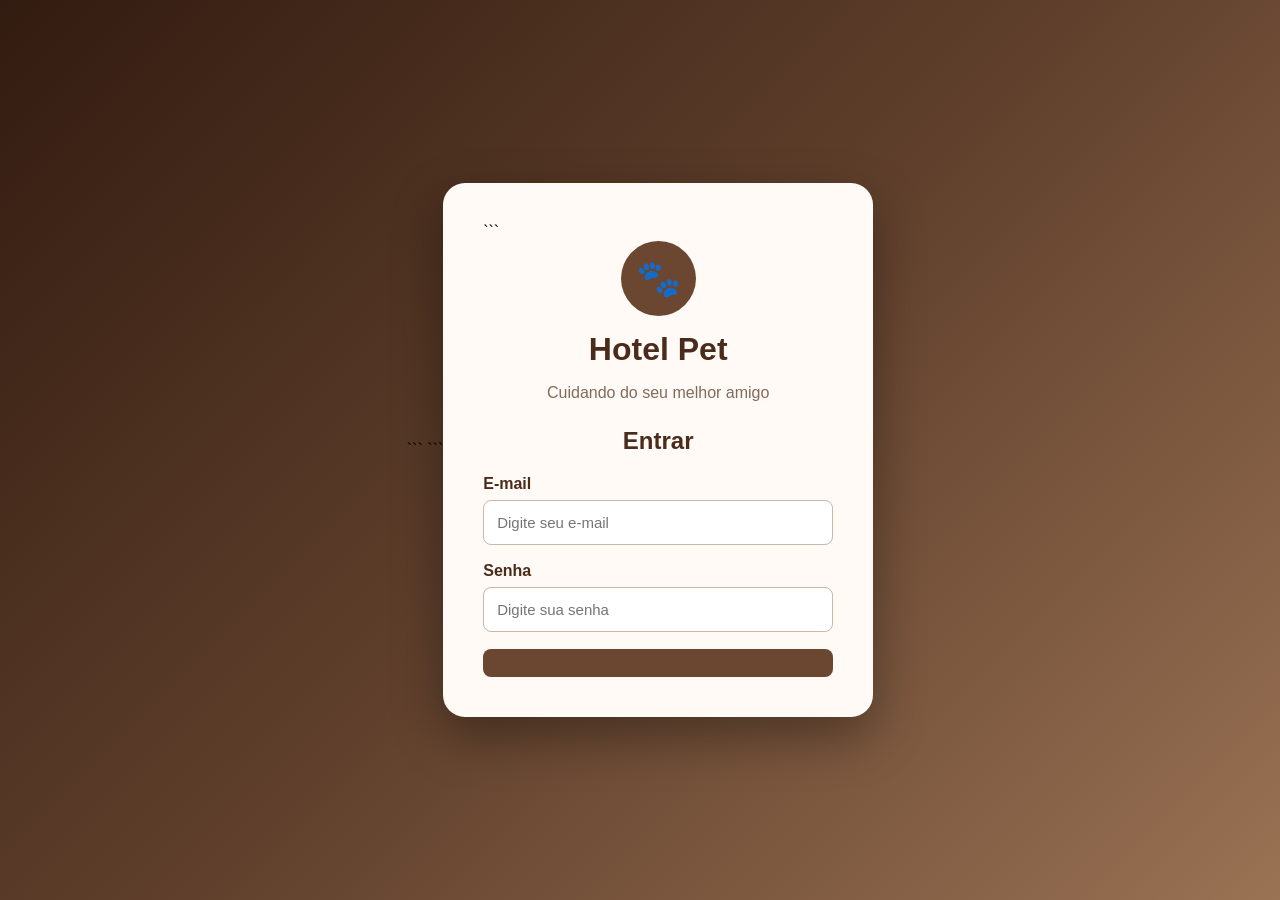
==== index.html @ 36c43c48 "Adicionar index.html na raiz para corrigir o GitHub Pages" ====
<!DOCTYPE html>
<html lang="pt-br">
<head>
    <meta charset="UTF-8">
    <meta name="viewport" content="width=device-width, initial-scale=1.0">
    <title>Hotel Pet</title>
    <meta http-equiv="refresh" content="0; url=index/index.html">
    <script>
        window.location.replace("index/index.html");
    </script>
</head>
<body>
    <p>Redirecionando para o Hotel Pet...</p>
    <p><a href="index/index.html">Clique aqui se não abrir automaticamente.</a></p>
</body>
</html>
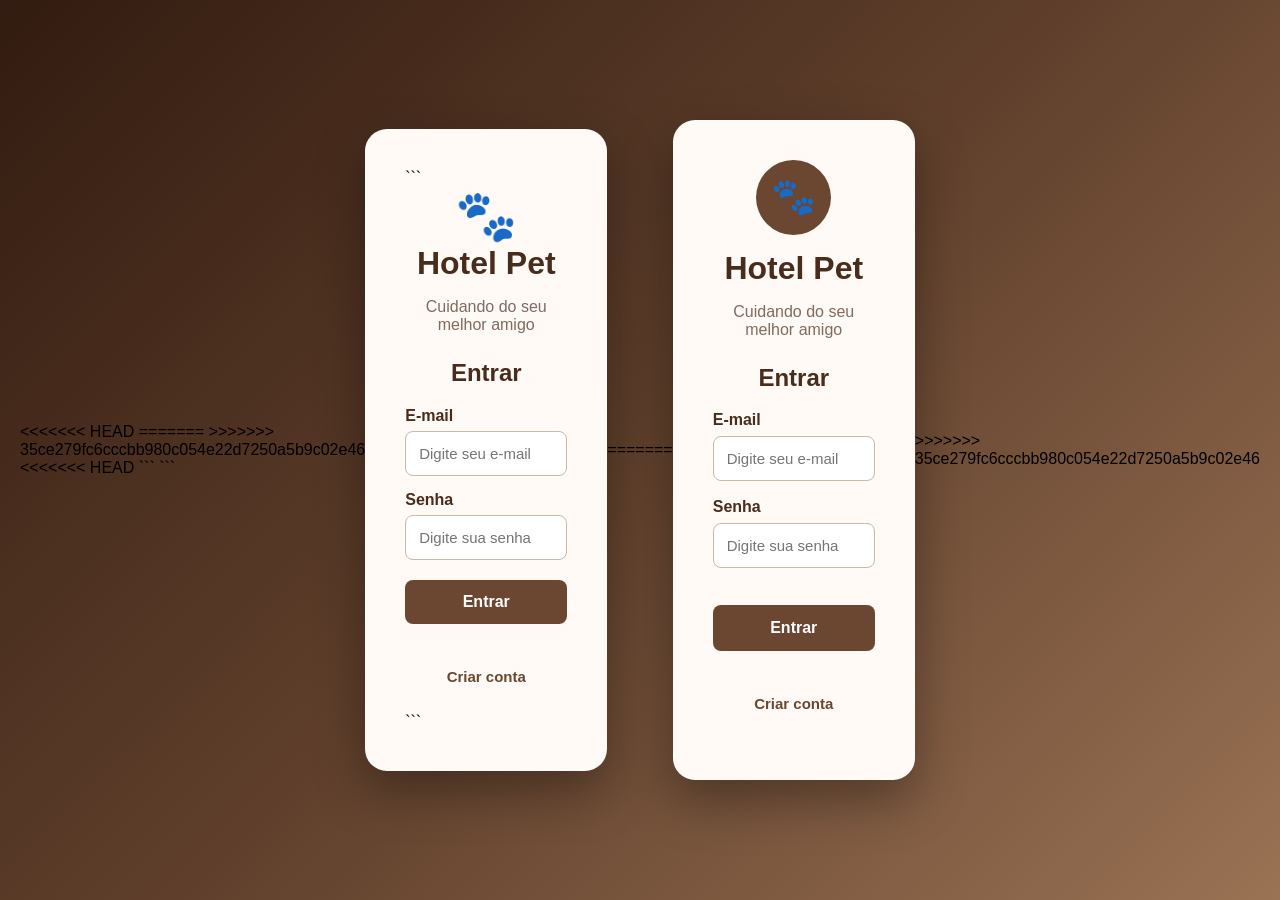
==== commit c4cd9ee2: "index na raiz" ====
--- a/index.html
+++ b/index.html
@@ -1,16 +1,642 @@
+<<<<<<< HEAD
+
+=======
+>>>>>>> 35ce279fc6cccbb980c054e22d7250a5b9c02e46
 <!DOCTYPE html>
+
 <html lang="pt-br">
 <head>
     <meta charset="UTF-8">
     <meta name="viewport" content="width=device-width, initial-scale=1.0">
     <title>Hotel Pet</title>
-    <meta http-equiv="refresh" content="0; url=index/index.html">
-    <script>
-        window.location.replace("index/index.html");
-    </script>
+<<<<<<< HEAD
+
+```
+<style>
+    * {
+        box-sizing: border-box;
+    }
+
+    body {
+        margin: 0;
+        min-height: 100vh;
+        font-family: Arial, sans-serif;
+        background: #6b4630;
+        display: flex;
+        justify-content: center;
+        align-items: center;
+    }
+
+    .caixa {
+        width: 90%;
+        max-width: 420px;
+        background: #fffaf5;
+        padding: 35px;
+        border-radius: 20px;
+        box-shadow: 0 15px 40px rgba(0,0,0,.35);
+    }
+
+    .logo {
+        text-align: center;
+        margin-bottom: 25px;
+    }
+
+    .logo span {
+        display: block;
+        font-size: 50px;
+    }
+
+    .logo h1 {
+        margin: 5px 0;
+        color: #4a2c1c;
+    }
+
+    .logo p {
+        color: #806b5d;
+    }
+
+    h2 {
+        text-align: center;
+        color: #4a2c1c;
+    }
+
+    label {
+        display: block;
+        margin-top: 15px;
+        margin-bottom: 6px;
+        color: #4a2c1c;
+        font-weight: bold;
+    }
+
+    input {
+        width: 100%;
+        padding: 13px;
+        border: 1px solid #cdb8a7;
+        border-radius: 8px;
+        font-size: 15px;
+    }
+
+    button {
+        width: 100%;
+        margin-top: 20px;
+        padding: 13px;
+        border: none;
+        border-radius: 8px;
+        background: #6b4630;
+        color: white;
+        font-size: 16px;
+        font-weight: bold;
+        cursor: pointer;
+    }
+
+    button:hover {
+        background: #4a2c1c;
+    }
+
+    .link {
+        background: transparent;
+        color: #6b4630;
+        margin-top: 10px;
+    }
+
+    .mensagem {
+        text-align: center;
+        margin-top: 15px;
+        color: #6b4630;
+        font-weight: bold;
+    }
+
+    .escondido {
+        display: none;
+    }
+</style>
+```
+
+</head>
+
+<body>
+
+<div class="caixa">
+
+```
+<div class="logo">
+    <span>🐾</span>
+    <h1>Hotel Pet</h1>
+    <p>Cuidando do seu melhor amigo</p>
+</div>
+
+
+<!-- LOGIN -->
+
+<div id="login">
+
+    <h2>Entrar</h2>
+
+    <form id="formLogin">
+
+        <label>E-mail</label>
+
+        <input
+            type="email"
+            id="emailLogin"
+            placeholder="Digite seu e-mail"
+            required
+        >
+
+
+        <label>Senha</label>
+
+        <input
+            type="password"
+            id="senhaLogin"
+            placeholder="Digite sua senha"
+            required
+        >
+
+
+        <button type="submit">
+            Entrar
+        </button>
+
+    </form>
+
+
+    <button
+        type="button"
+        class="link"
+        id="abrirCadastro"
+    >
+        Criar conta
+    </button>
+
+
+    <div
+        id="msgLogin"
+        class="mensagem"
+    ></div>
+
+</div>
+
+
+
+<!-- CADASTRO -->
+
+<div
+    id="cadastro"
+    class="escondido"
+>
+
+    <h2>Criar conta</h2>
+
+    <form id="formCadastro">
+
+        <label>Nome</label>
+
+        <input
+            type="text"
+            id="nome"
+            placeholder="Digite seu nome"
+            required
+        >
+
+
+        <label>E-mail</label>
+
+        <input
+            type="email"
+            id="email"
+            placeholder="Digite seu e-mail"
+            required
+        >
+
+
+        <label>Senha</label>
+
+        <input
+            type="password"
+            id="senha"
+            placeholder="Digite uma senha"
+            required
+        >
+
+
+        <label>Confirmar senha</label>
+
+        <input
+            type="password"
+            id="confirmar"
+            placeholder="Digite a senha novamente"
+            required
+        >
+
+
+        <button type="submit">
+            Criar conta
+        </button>
+
+    </form>
+
+
+    <button
+        type="button"
+        class="link"
+        id="voltarLogin"
+    >
+        Voltar para login
+    </button>
+
+
+    <div
+        id="msgCadastro"
+        class="mensagem"
+    ></div>
+
+</div>
+```
+
+</div>
+
+<script>
+
+
+/* ABRIR CADASTRO */
+
+document
+    .getElementById("abrirCadastro")
+    .onclick = function() {
+
+        document
+            .getElementById("login")
+            .classList
+            .add("escondido");
+
+        document
+            .getElementById("cadastro")
+            .classList
+            .remove("escondido");
+
+    };
+
+
+
+/* VOLTAR PARA LOGIN */
+
+document
+    .getElementById("voltarLogin")
+    .onclick = function() {
+
+        document
+            .getElementById("cadastro")
+            .classList
+            .add("escondido");
+
+        document
+            .getElementById("login")
+            .classList
+            .remove("escondido");
+
+    };
+
+
+
+/* CRIAR CONTA */
+
+document
+    .getElementById("formCadastro")
+    .onsubmit = function(event) {
+
+        event.preventDefault();
+
+
+        const nome =
+            document.getElementById("nome").value.trim();
+
+
+        const email =
+            document
+            .getElementById("email")
+            .value
+            .trim()
+            .toLowerCase();
+
+
+        const senha =
+            document.getElementById("senha").value;
+
+
+        const confirmar =
+            document
+            .getElementById("confirmar")
+            .value;
+
+
+        if (senha !== confirmar) {
+
+            document
+                .getElementById("msgCadastro")
+                .innerText =
+                "As senhas não são iguais.";
+
+            return;
+        }
+
+
+        if (senha.length < 4) {
+
+            document
+                .getElementById("msgCadastro")
+                .innerText =
+                "A senha precisa ter pelo menos 4 caracteres.";
+
+            return;
+        }
+
+
+        const usuario = {
+
+            nome: nome,
+            email: email,
+            senha: senha
+
+        };
+
+
+        localStorage.setItem(
+            "hotelPetUsuario",
+            JSON.stringify(usuario)
+        );
+
+
+        document
+            .getElementById("msgCadastro")
+            .innerText =
+            "Conta criada com sucesso!";
+
+
+        document
+            .getElementById("emailLogin")
+            .value = email;
+
+
+        document
+            .getElementById("senhaLogin")
+            .value = "";
+
+
+        setTimeout(function() {
+
+            document
+                .getElementById("cadastro")
+                .classList
+                .add("escondido");
+
+            document
+                .getElementById("login")
+                .classList
+                .remove("escondido");
+
+        }, 1000);
+
+    };
+
+
+
+/* LOGIN */
+
+document
+    .getElementById("formLogin")
+    .onsubmit = function(event) {
+
+        event.preventDefault();
+
+
+        const email =
+            document
+            .getElementById("emailLogin")
+            .value
+            .trim()
+            .toLowerCase();
+
+
+        const senha =
+            document
+            .getElementById("senhaLogin")
+            .value;
+
+
+        const dados =
+            localStorage.getItem(
+                "hotelPetUsuario"
+            );
+
+
+        if (!dados) {
+
+            document
+                .getElementById("msgLogin")
+                .innerText =
+                "Crie uma conta primeiro.";
+
+            return;
+        }
+
+
+        const usuario =
+            JSON.parse(dados);
+
+
+        if (
+            email === usuario.email &&
+            senha === usuario.senha
+        ) {
+
+            localStorage.setItem(
+                "hotelPetLogado",
+                "true"
+            );
+
+
+            /*
+              Depois do login,
+              abre a página principal.
+            */
+
+            window.location.href =
+                "index/index.html";
+
+        } else {
+
+            document
+                .getElementById("msgLogin")
+                .innerText =
+                "E-mail ou senha incorretos.";
+
+        }
+
+    };
+
+</script>
+
+</body>
+
+</html>
+=======
+    <style>
+        * { box-sizing: border-box; }
+        body {
+            margin: 0;
+            min-height: 100vh;
+            font-family: Arial, sans-serif;
+            background: linear-gradient(135deg, #321b10, #60402c, #9a7254);
+            display: flex;
+            align-items: center;
+            justify-content: center;
+            padding: 20px;
+        }
+        .caixa {
+            width: 100%;
+            max-width: 430px;
+            background: #fffaf5;
+            padding: 40px;
+            border-radius: 22px;
+            box-shadow: 0 20px 50px rgba(0,0,0,0.35);
+        }
+        .logo { text-align: center; margin-bottom: 25px; }
+        .icone {
+            width: 75px;
+            height: 75px;
+            margin: 0 auto 15px;
+            border-radius: 50%;
+            background: #6b4630;
+            display: flex;
+            align-items: center;
+            justify-content: center;
+            font-size: 36px;
+        }
+        .logo h1 { margin: 0; color: #4a2c1c; font-size: 32px; }
+        .logo p { color: #806b5d; }
+        h2 { text-align: center; color: #4a2c1c; }
+        .campo { margin-bottom: 17px; }
+        .campo label {
+            display: block;
+            margin-bottom: 7px;
+            color: #4a2c1c;
+            font-weight: bold;
+        }
+        .campo input {
+            width: 100%;
+            padding: 13px;
+            border: 1px solid #cdb8a7;
+            border-radius: 8px;
+            font-size: 15px;
+            outline: none;
+        }
+        .campo input:focus { border-color: #6b4630; }
+        .botao {
+            width: 100%;
+            padding: 14px;
+            border: 0;
+            border-radius: 8px;
+            background: #6b4630;
+            color: white;
+            font-size: 16px;
+            font-weight: bold;
+            cursor: pointer;
+        }
+        .botao:hover { background: #4a2c1c; }
+        .link {
+            width: 100%;
+            margin-top: 15px;
+            border: 0;
+            background: transparent;
+            color: #6b4630;
+            font-weight: bold;
+            cursor: pointer;
+            font-size: 15px;
+        }
+        .mensagem {
+            text-align: center;
+            margin-top: 15px;
+            color: #6b4630;
+            font-weight: bold;
+        }
+        .escondido { display: none; }
+    </style>
 </head>
 <body>
-    <p>Redirecionando para o Hotel Pet...</p>
-    <p><a href="index/index.html">Clique aqui se não abrir automaticamente.</a></p>
+    <div class="caixa">
+        <div class="logo">
+            <div class="icone">🐾</div>
+            <h1>Hotel Pet</h1>
+            <p>Cuidando do seu melhor amigo</p>
+        </div>
+
+        <div id="login">
+            <h2>Entrar</h2>
+            <form id="formLogin">
+                <div class="campo">
+                    <label for="emailLogin">E-mail</label>
+                    <input type="email" id="emailLogin" placeholder="Digite seu e-mail" required>
+                </div>
+                <div class="campo">
+                    <label for="senhaLogin">Senha</label>
+                    <input type="password" id="senhaLogin" placeholder="Digite sua senha" required>
+                </div>
+                <button type="submit" class="botao">Entrar</button>
+            </form>
+            <button type="button" class="link" onclick="mostrarCadastro()">Criar conta</button>
+            <div id="mensagemLogin" class="mensagem"></div>
+        </div>
+
+        <div id="cadastro" class="escondido">
+            <h2>Criar conta</h2>
+            <form id="formCadastro">
+                <div class="campo">
+                    <label for="nomeCadastro">Nome</label>
+                    <input type="text" id="nomeCadastro" placeholder="Digite seu nome" required>
+                </div>
+                <div class="campo">
+                    <label for="emailCadastro">E-mail</label>
+                    <input type="email" id="emailCadastro" placeholder="Digite seu e-mail" required>
+                </div>
+                <div class="campo">
+                    <label for="senhaCadastro">Senha</label>
+                    <input type="password" id="senhaCadastro" placeholder="Crie uma senha" required>
+                </div>
+                <button type="submit" class="botao">Criar conta</button>
+            </form>
+            <button type="button" class="link" onclick="mostrarLogin()">Voltar para entrar</button>
+            <div id="mensagemCadastro" class="mensagem"></div>
+        </div>
+    </div>
+
+    <script>
+        function mostrarCadastro() {
+            document.getElementById('login').classList.add('escondido');
+            document.getElementById('cadastro').classList.remove('escondido');
+        }
+
+        function mostrarLogin() {
+            document.getElementById('cadastro').classList.add('escondido');
+            document.getElementById('login').classList.remove('escondido');
+        }
+
+        document.getElementById('formLogin').addEventListener('submit', function(event) {
+            event.preventDefault();
+            const email = document.getElementById('emailLogin').value;
+            const senha = document.getElementById('senhaLogin').value;
+
+            if (email && senha) {
+                window.location.href = '../usuarios/usuarios.html';
+            }
+        });
+
+        document.getElementById('formCadastro').addEventListener('submit', function(event) {
+            event.preventDefault();
+            document.getElementById('mensagemCadastro').textContent = 'Conta criada com sucesso! Agora você pode entrar.';
+            setTimeout(mostrarLogin, 1200);
+        });
+    </script>
 </body>
-</html>+</html>
+>>>>>>> 35ce279fc6cccbb980c054e22d7250a5b9c02e46
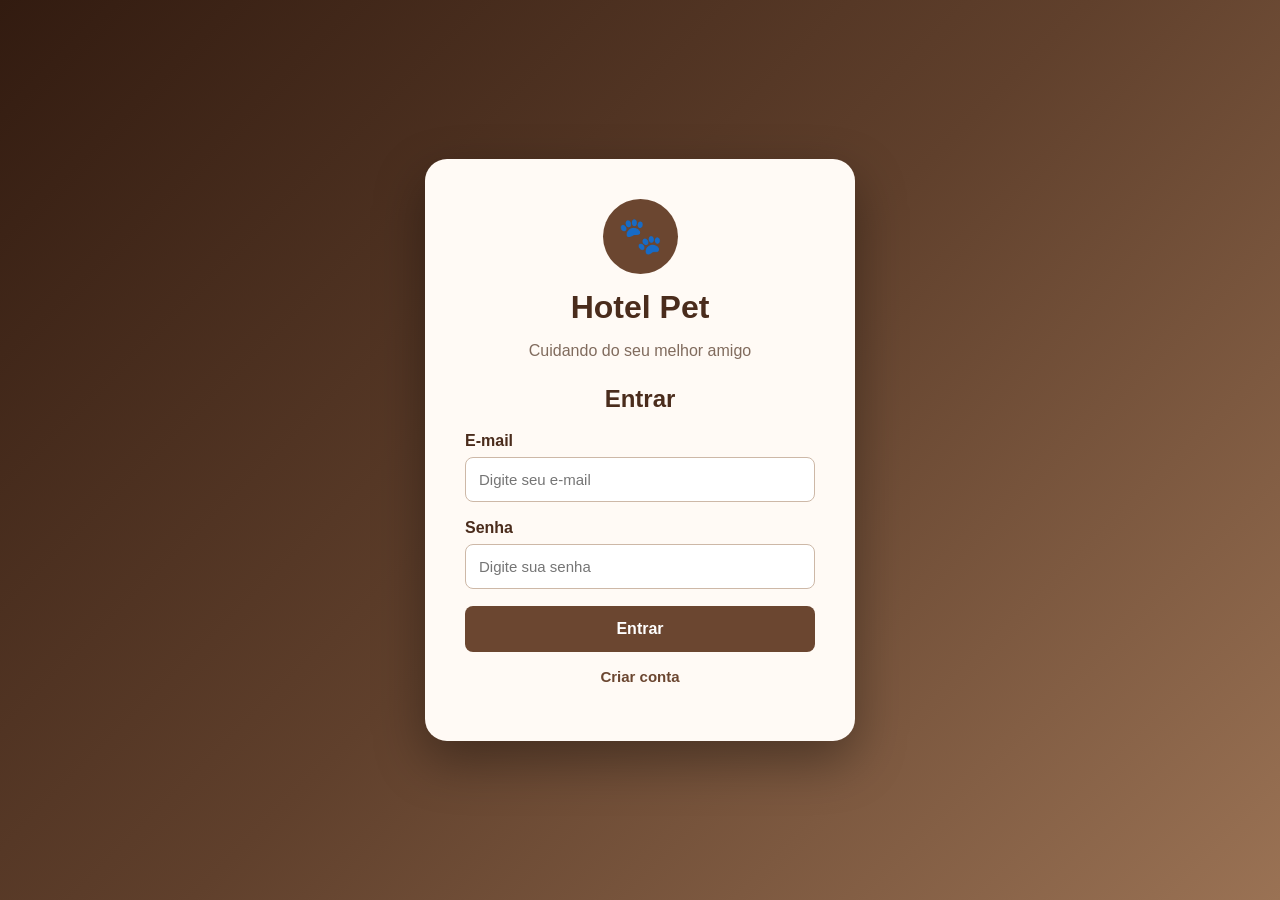
==== commit 6131344b: "Página pronta sem conflitos" ====
--- a/index.html
+++ b/index.html
@@ -1,486 +1,9 @@
-<<<<<<< HEAD
-
-=======
->>>>>>> 35ce279fc6cccbb980c054e22d7250a5b9c02e46
 <!DOCTYPE html>
-
 <html lang="pt-br">
 <head>
     <meta charset="UTF-8">
     <meta name="viewport" content="width=device-width, initial-scale=1.0">
     <title>Hotel Pet</title>
-<<<<<<< HEAD
-
-```
-<style>
-    * {
-        box-sizing: border-box;
-    }
-
-    body {
-        margin: 0;
-        min-height: 100vh;
-        font-family: Arial, sans-serif;
-        background: #6b4630;
-        display: flex;
-        justify-content: center;
-        align-items: center;
-    }
-
-    .caixa {
-        width: 90%;
-        max-width: 420px;
-        background: #fffaf5;
-        padding: 35px;
-        border-radius: 20px;
-        box-shadow: 0 15px 40px rgba(0,0,0,.35);
-    }
-
-    .logo {
-        text-align: center;
-        margin-bottom: 25px;
-    }
-
-    .logo span {
-        display: block;
-        font-size: 50px;
-    }
-
-    .logo h1 {
-        margin: 5px 0;
-        color: #4a2c1c;
-    }
-
-    .logo p {
-        color: #806b5d;
-    }
-
-    h2 {
-        text-align: center;
-        color: #4a2c1c;
-    }
-
-    label {
-        display: block;
-        margin-top: 15px;
-        margin-bottom: 6px;
-        color: #4a2c1c;
-        font-weight: bold;
-    }
-
-    input {
-        width: 100%;
-        padding: 13px;
-        border: 1px solid #cdb8a7;
-        border-radius: 8px;
-        font-size: 15px;
-    }
-
-    button {
-        width: 100%;
-        margin-top: 20px;
-        padding: 13px;
-        border: none;
-        border-radius: 8px;
-        background: #6b4630;
-        color: white;
-        font-size: 16px;
-        font-weight: bold;
-        cursor: pointer;
-    }
-
-    button:hover {
-        background: #4a2c1c;
-    }
-
-    .link {
-        background: transparent;
-        color: #6b4630;
-        margin-top: 10px;
-    }
-
-    .mensagem {
-        text-align: center;
-        margin-top: 15px;
-        color: #6b4630;
-        font-weight: bold;
-    }
-
-    .escondido {
-        display: none;
-    }
-</style>
-```
-
-</head>
-
-<body>
-
-<div class="caixa">
-
-```
-<div class="logo">
-    <span>🐾</span>
-    <h1>Hotel Pet</h1>
-    <p>Cuidando do seu melhor amigo</p>
-</div>
-
-
-<!-- LOGIN -->
-
-<div id="login">
-
-    <h2>Entrar</h2>
-
-    <form id="formLogin">
-
-        <label>E-mail</label>
-
-        <input
-            type="email"
-            id="emailLogin"
-            placeholder="Digite seu e-mail"
-            required
-        >
-
-
-        <label>Senha</label>
-
-        <input
-            type="password"
-            id="senhaLogin"
-            placeholder="Digite sua senha"
-            required
-        >
-
-
-        <button type="submit">
-            Entrar
-        </button>
-
-    </form>
-
-
-    <button
-        type="button"
-        class="link"
-        id="abrirCadastro"
-    >
-        Criar conta
-    </button>
-
-
-    <div
-        id="msgLogin"
-        class="mensagem"
-    ></div>
-
-</div>
-
-
-
-<!-- CADASTRO -->
-
-<div
-    id="cadastro"
-    class="escondido"
->
-
-    <h2>Criar conta</h2>
-
-    <form id="formCadastro">
-
-        <label>Nome</label>
-
-        <input
-            type="text"
-            id="nome"
-            placeholder="Digite seu nome"
-            required
-        >
-
-
-        <label>E-mail</label>
-
-        <input
-            type="email"
-            id="email"
-            placeholder="Digite seu e-mail"
-            required
-        >
-
-
-        <label>Senha</label>
-
-        <input
-            type="password"
-            id="senha"
-            placeholder="Digite uma senha"
-            required
-        >
-
-
-        <label>Confirmar senha</label>
-
-        <input
-            type="password"
-            id="confirmar"
-            placeholder="Digite a senha novamente"
-            required
-        >
-
-
-        <button type="submit">
-            Criar conta
-        </button>
-
-    </form>
-
-
-    <button
-        type="button"
-        class="link"
-        id="voltarLogin"
-    >
-        Voltar para login
-    </button>
-
-
-    <div
-        id="msgCadastro"
-        class="mensagem"
-    ></div>
-
-</div>
-```
-
-</div>
-
-<script>
-
-
-/* ABRIR CADASTRO */
-
-document
-    .getElementById("abrirCadastro")
-    .onclick = function() {
-
-        document
-            .getElementById("login")
-            .classList
-            .add("escondido");
-
-        document
-            .getElementById("cadastro")
-            .classList
-            .remove("escondido");
-
-    };
-
-
-
-/* VOLTAR PARA LOGIN */
-
-document
-    .getElementById("voltarLogin")
-    .onclick = function() {
-
-        document
-            .getElementById("cadastro")
-            .classList
-            .add("escondido");
-
-        document
-            .getElementById("login")
-            .classList
-            .remove("escondido");
-
-    };
-
-
-
-/* CRIAR CONTA */
-
-document
-    .getElementById("formCadastro")
-    .onsubmit = function(event) {
-
-        event.preventDefault();
-
-
-        const nome =
-            document.getElementById("nome").value.trim();
-
-
-        const email =
-            document
-            .getElementById("email")
-            .value
-            .trim()
-            .toLowerCase();
-
-
-        const senha =
-            document.getElementById("senha").value;
-
-
-        const confirmar =
-            document
-            .getElementById("confirmar")
-            .value;
-
-
-        if (senha !== confirmar) {
-
-            document
-                .getElementById("msgCadastro")
-                .innerText =
-                "As senhas não são iguais.";
-
-            return;
-        }
-
-
-        if (senha.length < 4) {
-
-            document
-                .getElementById("msgCadastro")
-                .innerText =
-                "A senha precisa ter pelo menos 4 caracteres.";
-
-            return;
-        }
-
-
-        const usuario = {
-
-            nome: nome,
-            email: email,
-            senha: senha
-
-        };
-
-
-        localStorage.setItem(
-            "hotelPetUsuario",
-            JSON.stringify(usuario)
-        );
-
-
-        document
-            .getElementById("msgCadastro")
-            .innerText =
-            "Conta criada com sucesso!";
-
-
-        document
-            .getElementById("emailLogin")
-            .value = email;
-
-
-        document
-            .getElementById("senhaLogin")
-            .value = "";
-
-
-        setTimeout(function() {
-
-            document
-                .getElementById("cadastro")
-                .classList
-                .add("escondido");
-
-            document
-                .getElementById("login")
-                .classList
-                .remove("escondido");
-
-        }, 1000);
-
-    };
-
-
-
-/* LOGIN */
-
-document
-    .getElementById("formLogin")
-    .onsubmit = function(event) {
-
-        event.preventDefault();
-
-
-        const email =
-            document
-            .getElementById("emailLogin")
-            .value
-            .trim()
-            .toLowerCase();
-
-
-        const senha =
-            document
-            .getElementById("senhaLogin")
-            .value;
-
-
-        const dados =
-            localStorage.getItem(
-                "hotelPetUsuario"
-            );
-
-
-        if (!dados) {
-
-            document
-                .getElementById("msgLogin")
-                .innerText =
-                "Crie uma conta primeiro.";
-
-            return;
-        }
-
-
-        const usuario =
-            JSON.parse(dados);
-
-
-        if (
-            email === usuario.email &&
-            senha === usuario.senha
-        ) {
-
-            localStorage.setItem(
-                "hotelPetLogado",
-                "true"
-            );
-
-
-            /*
-              Depois do login,
-              abre a página principal.
-            */
-
-            window.location.href =
-                "index/index.html";
-
-        } else {
-
-            document
-                .getElementById("msgLogin")
-                .innerText =
-                "E-mail ou senha incorretos.";
-
-        }
-
-    };
-
-</script>
-
-</body>
-
-</html>
-=======
     <style>
         * { box-sizing: border-box; }
         body {
@@ -575,68 +98,112 @@
             <h2>Entrar</h2>
             <form id="formLogin">
                 <div class="campo">
-                    <label for="emailLogin">E-mail</label>
+                    <label>E-mail</label>
                     <input type="email" id="emailLogin" placeholder="Digite seu e-mail" required>
                 </div>
                 <div class="campo">
-                    <label for="senhaLogin">Senha</label>
+                    <label>Senha</label>
                     <input type="password" id="senhaLogin" placeholder="Digite sua senha" required>
                 </div>
                 <button type="submit" class="botao">Entrar</button>
             </form>
-            <button type="button" class="link" onclick="mostrarCadastro()">Criar conta</button>
-            <div id="mensagemLogin" class="mensagem"></div>
+            <button type="button" class="link" id="abrirCadastro">Criar conta</button>
+            <div id="msgLogin" class="mensagem"></div>
         </div>
 
         <div id="cadastro" class="escondido">
             <h2>Criar conta</h2>
             <form id="formCadastro">
                 <div class="campo">
-                    <label for="nomeCadastro">Nome</label>
-                    <input type="text" id="nomeCadastro" placeholder="Digite seu nome" required>
-                </div>
-                <div class="campo">
-                    <label for="emailCadastro">E-mail</label>
-                    <input type="email" id="emailCadastro" placeholder="Digite seu e-mail" required>
-                </div>
-                <div class="campo">
-                    <label for="senhaCadastro">Senha</label>
-                    <input type="password" id="senhaCadastro" placeholder="Crie uma senha" required>
+                    <label>Nome</label>
+                    <input type="text" id="nome" placeholder="Digite seu nome" required>
+                </div>
+                <div class="campo">
+                    <label>E-mail</label>
+                    <input type="email" id="email" placeholder="Digite seu e-mail" required>
+                </div>
+                <div class="campo">
+                    <label>Senha</label>
+                    <input type="password" id="senha" placeholder="Digite uma senha" required>
+                </div>
+                <div class="campo">
+                    <label>Confirmar senha</label>
+                    <input type="password" id="confirmar" placeholder="Digite a senha novamente" required>
                 </div>
                 <button type="submit" class="botao">Criar conta</button>
             </form>
-            <button type="button" class="link" onclick="mostrarLogin()">Voltar para entrar</button>
-            <div id="mensagemCadastro" class="mensagem"></div>
+            <button type="button" class="link" id="voltarLogin">Voltar para login</button>
+            <div id="msgCadastro" class="mensagem"></div>
         </div>
     </div>
 
-    <script>
-        function mostrarCadastro() {
-            document.getElementById('login').classList.add('escondido');
-            document.getElementById('cadastro').classList.remove('escondido');
-        }
-
-        function mostrarLogin() {
-            document.getElementById('cadastro').classList.add('escondido');
-            document.getElementById('login').classList.remove('escondido');
-        }
-
-        document.getElementById('formLogin').addEventListener('submit', function(event) {
-            event.preventDefault();
-            const email = document.getElementById('emailLogin').value;
-            const senha = document.getElementById('senhaLogin').value;
-
-            if (email && senha) {
-                window.location.href = '../usuarios/usuarios.html';
-            }
-        });
-
-        document.getElementById('formCadastro').addEventListener('submit', function(event) {
-            event.preventDefault();
-            document.getElementById('mensagemCadastro').textContent = 'Conta criada com sucesso! Agora você pode entrar.';
-            setTimeout(mostrarLogin, 1200);
-        });
-    </script>
+<script>
+/* ABRIR CADASTRO */
+document.getElementById("abrirCadastro").onclick = function() {
+    document.getElementById("login").classList.add("escondido");
+    document.getElementById("cadastro").classList.remove("escondido");
+};
+
+/* VOLTAR PARA LOGIN */
+document.getElementById("voltarLogin").onclick = function() {
+    document.getElementById("cadastro").classList.add("escondido");
+    document.getElementById("login").classList.remove("escondido");
+};
+
+/* CRIAR CONTA */
+document.getElementById("formCadastro").onsubmit = function(event) {
+    event.preventDefault();
+
+    const nome = document.getElementById("nome").value.trim();
+    const email = document.getElementById("email").value.trim().toLowerCase();
+    const senha = document.getElementById("senha").value;
+    const confirmar = document.getElementById("confirmar").value;
+
+    if (senha !== confirmar) {
+        document.getElementById("msgCadastro").innerText = "As senhas não são iguais.";
+        return;
+    }
+
+    if (senha.length < 4) {
+        document.getElementById("msgCadastro").innerText = "A senha precisa ter pelo menos 4 caracteres.";
+        return;
+    }
+
+    const usuario = { nome: nome, email: email, senha: senha };
+    localStorage.setItem("hotelPetUsuario", JSON.stringify(usuario));
+
+    document.getElementById("msgCadastro").innerText = "Conta criada com sucesso!";
+    document.getElementById("emailLogin").value = email;
+    document.getElementById("senhaLogin").value = "";
+
+    setTimeout(function() {
+        document.getElementById("cadastro").classList.add("escondido");
+        document.getElementById("login").classList.remove("escondido");
+    }, 1000);
+};
+
+/* LOGIN */
+document.getElementById("formLogin").onsubmit = function(event) {
+    event.preventDefault();
+
+    const email = document.getElementById("emailLogin").value.trim().toLowerCase();
+    const senha = document.getElementById("senhaLogin").value;
+    const dados = localStorage.getItem("hotelPetUsuario");
+
+    if (!dados) {
+        document.getElementById("msgLogin").innerText = "Crie uma conta primeiro.";
+        return;
+    }
+
+    const usuario = JSON.parse(dados);
+
+    if (email === usuario.email && senha === usuario.senha) {
+        localStorage.setItem("hotelPetLogado", "true");
+        window.location.href = "usuarios/usuarios.html";
+    } else {
+        document.getElementById("msgLogin").innerText = "E-mail ou senha incorretos.";
+    }
+};
+</script>
 </body>
-</html>
->>>>>>> 35ce279fc6cccbb980c054e22d7250a5b9c02e46
+</html>
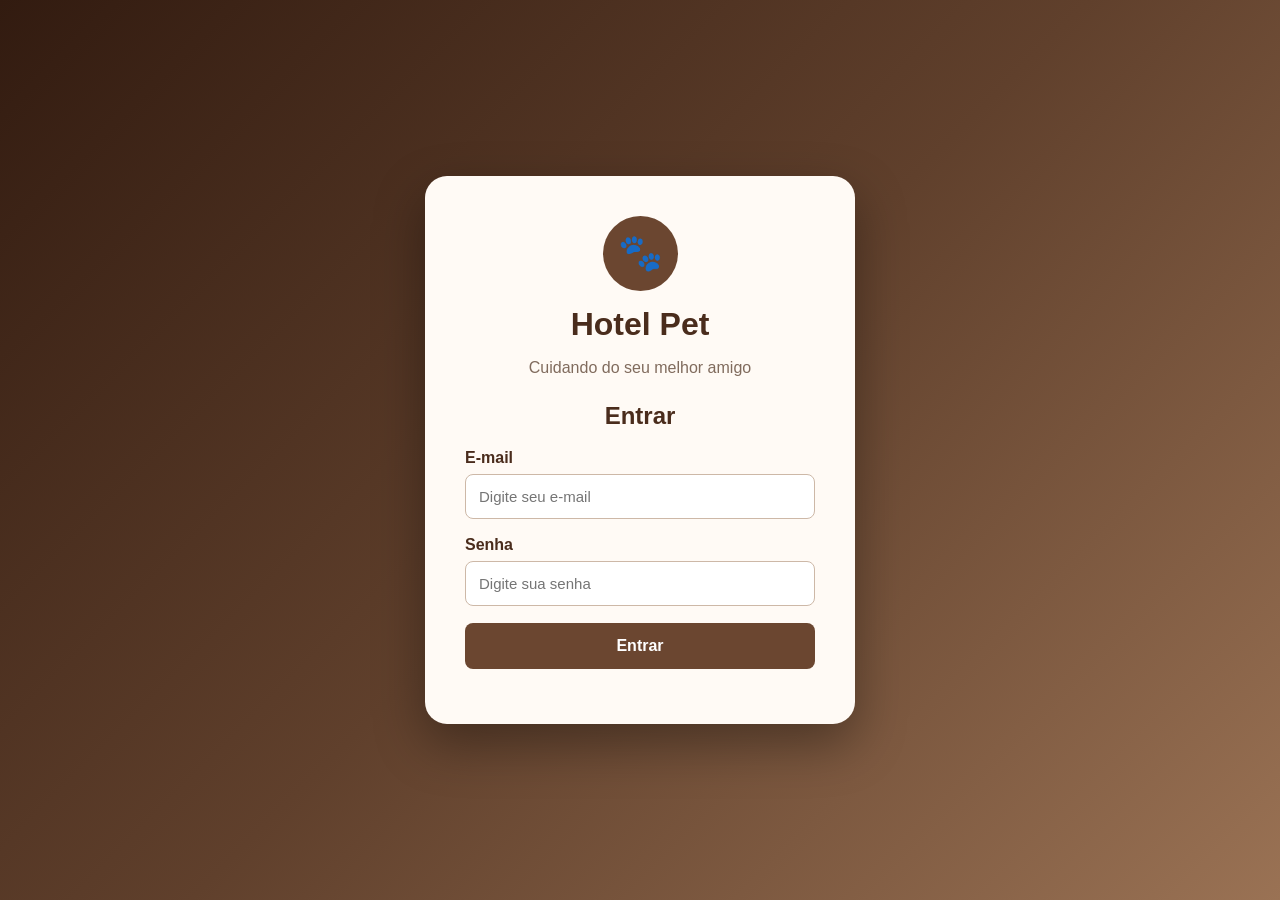
==== commit 2a6e96e1: "Login com qualquer e-mail e senha" ====
--- a/index.html
+++ b/index.html
@@ -67,23 +67,12 @@
             cursor: pointer;
         }
         .botao:hover { background: #4a2c1c; }
-        .link {
-            width: 100%;
-            margin-top: 15px;
-            border: 0;
-            background: transparent;
-            color: #6b4630;
-            font-weight: bold;
-            cursor: pointer;
-            font-size: 15px;
-        }
         .mensagem {
             text-align: center;
             margin-top: 15px;
             color: #6b4630;
             font-weight: bold;
         }
-        .escondido { display: none; }
     </style>
 </head>
 <body>
@@ -94,114 +83,34 @@
             <p>Cuidando do seu melhor amigo</p>
         </div>
 
-        <div id="login">
-            <h2>Entrar</h2>
-            <form id="formLogin">
-                <div class="campo">
-                    <label>E-mail</label>
-                    <input type="email" id="emailLogin" placeholder="Digite seu e-mail" required>
-                </div>
-                <div class="campo">
-                    <label>Senha</label>
-                    <input type="password" id="senhaLogin" placeholder="Digite sua senha" required>
-                </div>
-                <button type="submit" class="botao">Entrar</button>
-            </form>
-            <button type="button" class="link" id="abrirCadastro">Criar conta</button>
-            <div id="msgLogin" class="mensagem"></div>
-        </div>
-
-        <div id="cadastro" class="escondido">
-            <h2>Criar conta</h2>
-            <form id="formCadastro">
-                <div class="campo">
-                    <label>Nome</label>
-                    <input type="text" id="nome" placeholder="Digite seu nome" required>
-                </div>
-                <div class="campo">
-                    <label>E-mail</label>
-                    <input type="email" id="email" placeholder="Digite seu e-mail" required>
-                </div>
-                <div class="campo">
-                    <label>Senha</label>
-                    <input type="password" id="senha" placeholder="Digite uma senha" required>
-                </div>
-                <div class="campo">
-                    <label>Confirmar senha</label>
-                    <input type="password" id="confirmar" placeholder="Digite a senha novamente" required>
-                </div>
-                <button type="submit" class="botao">Criar conta</button>
-            </form>
-            <button type="button" class="link" id="voltarLogin">Voltar para login</button>
-            <div id="msgCadastro" class="mensagem"></div>
-        </div>
+        <h2>Entrar</h2>
+        <form id="formLogin">
+            <div class="campo">
+                <label>E-mail</label>
+                <input type="email" id="emailLogin" placeholder="Digite seu e-mail" required>
+            </div>
+            <div class="campo">
+                <label>Senha</label>
+                <input type="password" id="senhaLogin" placeholder="Digite sua senha" required>
+            </div>
+            <button type="submit" class="botao">Entrar</button>
+        </form>
+        <div id="msgLogin" class="mensagem"></div>
     </div>
 
 <script>
-/* ABRIR CADASTRO */
-document.getElementById("abrirCadastro").onclick = function() {
-    document.getElementById("login").classList.add("escondido");
-    document.getElementById("cadastro").classList.remove("escondido");
-};
-
-/* VOLTAR PARA LOGIN */
-document.getElementById("voltarLogin").onclick = function() {
-    document.getElementById("cadastro").classList.add("escondido");
-    document.getElementById("login").classList.remove("escondido");
-};
-
-/* CRIAR CONTA */
-document.getElementById("formCadastro").onsubmit = function(event) {
-    event.preventDefault();
-
-    const nome = document.getElementById("nome").value.trim();
-    const email = document.getElementById("email").value.trim().toLowerCase();
-    const senha = document.getElementById("senha").value;
-    const confirmar = document.getElementById("confirmar").value;
-
-    if (senha !== confirmar) {
-        document.getElementById("msgCadastro").innerText = "As senhas não são iguais.";
-        return;
-    }
-
-    if (senha.length < 4) {
-        document.getElementById("msgCadastro").innerText = "A senha precisa ter pelo menos 4 caracteres.";
-        return;
-    }
-
-    const usuario = { nome: nome, email: email, senha: senha };
-    localStorage.setItem("hotelPetUsuario", JSON.stringify(usuario));
-
-    document.getElementById("msgCadastro").innerText = "Conta criada com sucesso!";
-    document.getElementById("emailLogin").value = email;
-    document.getElementById("senhaLogin").value = "";
-
-    setTimeout(function() {
-        document.getElementById("cadastro").classList.add("escondido");
-        document.getElementById("login").classList.remove("escondido");
-    }, 1000);
-};
-
-/* LOGIN */
+/* LOGIN — Aceita QUALQUER e-mail e senha! */
 document.getElementById("formLogin").onsubmit = function(event) {
     event.preventDefault();
 
-    const email = document.getElementById("emailLogin").value.trim().toLowerCase();
+    const email = document.getElementById("emailLogin").value.trim();
     const senha = document.getElementById("senhaLogin").value;
-    const dados = localStorage.getItem("hotelPetUsuario");
 
-    if (!dados) {
-        document.getElementById("msgLogin").innerText = "Crie uma conta primeiro.";
-        return;
-    }
-
-    const usuario = JSON.parse(dados);
-
-    if (email === usuario.email && senha === usuario.senha) {
+    if (email && senha.length >= 4) {
         localStorage.setItem("hotelPetLogado", "true");
         window.location.href = "usuarios/usuarios.html";
     } else {
-        document.getElementById("msgLogin").innerText = "E-mail ou senha incorretos.";
+        document.getElementById("msgLogin").innerText = "Digite um e-mail e senha com pelo menos 4 caracteres.";
     }
 };
 </script>
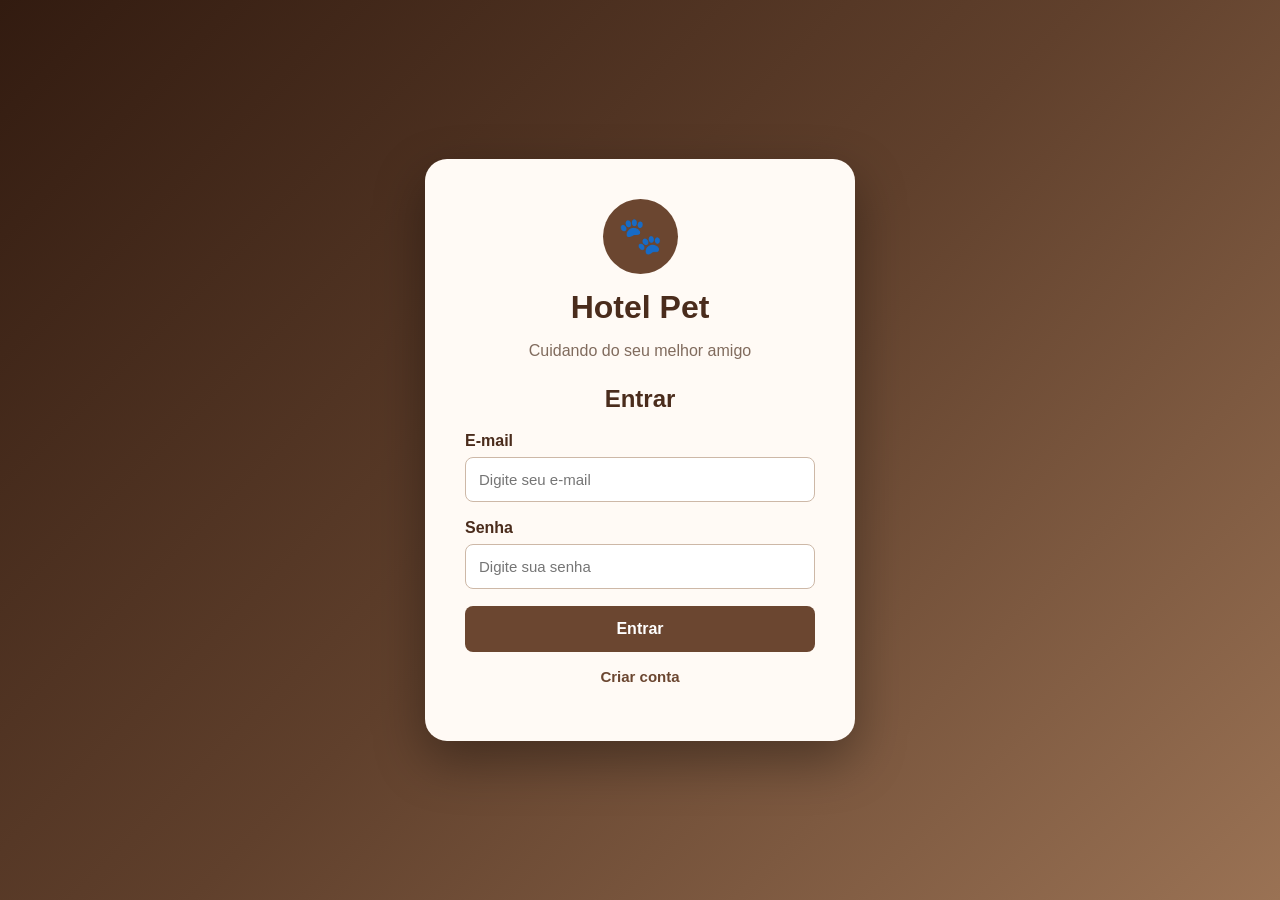
==== commit 3be36f8a: "Login + Criar conta completo" ====
--- a/index.html
+++ b/index.html
@@ -67,12 +67,23 @@
             cursor: pointer;
         }
         .botao:hover { background: #4a2c1c; }
+        .link {
+            width: 100%;
+            margin-top: 15px;
+            border: 0;
+            background: transparent;
+            color: #6b4630;
+            font-weight: bold;
+            cursor: pointer;
+            font-size: 15px;
+        }
         .mensagem {
             text-align: center;
             margin-top: 15px;
             color: #6b4630;
             font-weight: bold;
         }
+        .escondido { display: none; }
     </style>
 </head>
 <body>
@@ -83,27 +94,101 @@
             <p>Cuidando do seu melhor amigo</p>
         </div>
 
-        <h2>Entrar</h2>
-        <form id="formLogin">
-            <div class="campo">
-                <label>E-mail</label>
-                <input type="email" id="emailLogin" placeholder="Digite seu e-mail" required>
-            </div>
-            <div class="campo">
-                <label>Senha</label>
-                <input type="password" id="senhaLogin" placeholder="Digite sua senha" required>
-            </div>
-            <button type="submit" class="botao">Entrar</button>
-        </form>
-        <div id="msgLogin" class="mensagem"></div>
+        <!-- TELA DE LOGIN -->
+        <div id="login">
+            <h2>Entrar</h2>
+            <form id="formLogin">
+                <div class="campo">
+                    <label>E-mail</label>
+                    <input type="email" id="emailLogin" placeholder="Digite seu e-mail" required>
+                </div>
+                <div class="campo">
+                    <label>Senha</label>
+                    <input type="password" id="senhaLogin" placeholder="Digite sua senha" required>
+                </div>
+                <button type="submit" class="botao">Entrar</button>
+            </form>
+            <button type="button" class="link" id="abrirCadastro">Criar conta</button>
+            <div id="msgLogin" class="mensagem"></div>
+        </div>
+
+        <!-- TELA DE CADASTRO -->
+        <div id="cadastro" class="escondido">
+            <h2>Criar conta</h2>
+            <form id="formCadastro">
+                <div class="campo">
+                    <label>Nome</label>
+                    <input type="text" id="nome" placeholder="Digite seu nome" required>
+                </div>
+                <div class="campo">
+                    <label>E-mail</label>
+                    <input type="email" id="email" placeholder="Digite seu e-mail" required>
+                </div>
+                <div class="campo">
+                    <label>Senha</label>
+                    <input type="password" id="senha" placeholder="Crie uma senha (mínimo 4 caracteres)" required>
+                </div>
+                <div class="campo">
+                    <label>Confirmar senha</label>
+                    <input type="password" id="confirmar" placeholder="Digite a senha novamente" required>
+                </div>
+                <button type="submit" class="botao">Criar conta</button>
+            </form>
+            <button type="button" class="link" id="voltarLogin">Voltar para login</button>
+            <div id="msgCadastro" class="mensagem"></div>
+        </div>
     </div>
 
 <script>
-/* LOGIN — Aceita QUALQUER e-mail e senha! */
+/* ABRIR CADASTRO */
+document.getElementById("abrirCadastro").onclick = function() {
+    document.getElementById("login").classList.add("escondido");
+    document.getElementById("cadastro").classList.remove("escondido");
+};
+
+/* VOLTAR PARA LOGIN */
+document.getElementById("voltarLogin").onclick = function() {
+    document.getElementById("cadastro").classList.add("escondido");
+    document.getElementById("login").classList.remove("escondido");
+    document.getElementById("msgLogin").innerText = "";
+};
+
+/* CRIAR CONTA */
+document.getElementById("formCadastro").onsubmit = function(event) {
+    event.preventDefault();
+
+    const nome = document.getElementById("nome").value.trim();
+    const email = document.getElementById("email").value.trim().toLowerCase();
+    const senha = document.getElementById("senha").value;
+    const confirmar = document.getElementById("confirmar").value;
+
+    if (senha !== confirmar) {
+        document.getElementById("msgCadastro").innerText = "As senhas não são iguais.";
+        return;
+    }
+    if (senha.length < 4) {
+        document.getElementById("msgCadastro").innerText = "A senha precisa ter pelo menos 4 caracteres.";
+        return;
+    }
+
+    // Salva o usuário
+    const usuario = { nome: nome, email: email, senha: senha };
+    localStorage.setItem("hotelPetUsuario", JSON.stringify(usuario));
+
+    document.getElementById("msgCadastro").innerText = "Conta criada com sucesso!";
+    document.getElementById("emailLogin").value = email;
+
+    setTimeout(function() {
+        document.getElementById("cadastro").classList.add("escondido");
+        document.getElementById("login").classList.remove("escondido");
+    }, 1200);
+};
+
+/* LOGIN — Aceita qualquer e-mail/senha OU usa conta cadastrada */
 document.getElementById("formLogin").onsubmit = function(event) {
     event.preventDefault();
 
-    const email = document.getElementById("emailLogin").value.trim();
+    const email = document.getElementById("emailLogin").value.trim().toLowerCase();
     const senha = document.getElementById("senhaLogin").value;
 
     if (email && senha.length >= 4) {
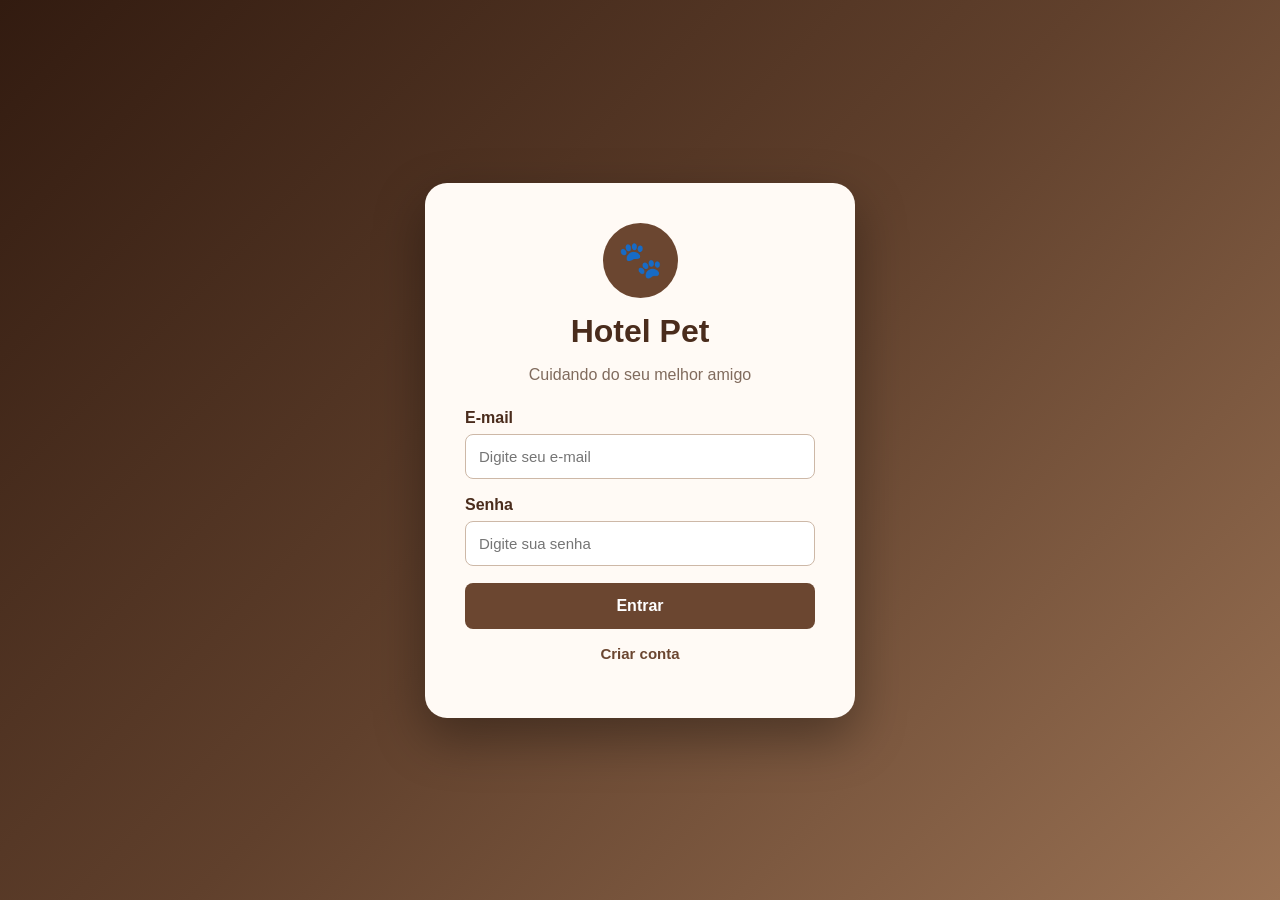
==== commit 8c11e8df: "Sair vai para index.html na raiz" ====
--- a/index.html
+++ b/index.html
@@ -96,7 +96,7 @@
 
         <!-- TELA DE LOGIN -->
         <div id="login">
-            <h2>Entrar</h2>
+            
             <form id="formLogin">
                 <div class="campo">
                     <label>E-mail</label>
@@ -140,7 +140,7 @@
     </div>
 
 <script>
-/* ABRIR CADASTRO */
+/* ABRIR TELA DE CADASTRO */
 document.getElementById("abrirCadastro").onclick = function() {
     document.getElementById("login").classList.add("escondido");
     document.getElementById("cadastro").classList.remove("escondido");
@@ -171,7 +171,6 @@
         return;
     }
 
-    // Salva o usuário
     const usuario = { nome: nome, email: email, senha: senha };
     localStorage.setItem("hotelPetUsuario", JSON.stringify(usuario));
 
@@ -184,18 +183,31 @@
     }, 1200);
 };
 
-/* LOGIN — Aceita qualquer e-mail/senha OU usa conta cadastrada */
+/* LOGIN */
 document.getElementById("formLogin").onsubmit = function(event) {
     event.preventDefault();
 
     const email = document.getElementById("emailLogin").value.trim().toLowerCase();
     const senha = document.getElementById("senhaLogin").value;
-
-    if (email && senha.length >= 4) {
+    const dadosSalvos = localStorage.getItem("hotelPetUsuario");
+
+    if (!dadosSalvos) {
+        if (email && senha.length >= 4) {
+            localStorage.setItem("hotelPetLogado", "true");
+            window.location.href = "../usuarios/usuarios.html";
+        } else {
+            document.getElementById("msgLogin").innerText = "Digite um e-mail e senha com pelo menos 4 caracteres.";
+        }
+        return;
+    }
+
+    const usuario = JSON.parse(dadosSalvos);
+
+    if (email === usuario.email && senha === usuario.senha) {
         localStorage.setItem("hotelPetLogado", "true");
-        window.location.href = "usuarios/usuarios.html";
+        window.location.href = "../usuarios/usuarios.html";
     } else {
-        document.getElementById("msgLogin").innerText = "Digite um e-mail e senha com pelo menos 4 caracteres.";
+        document.getElementById("msgLogin").innerText = "E-mail ou senha incorretos.";
     }
 };
 </script>
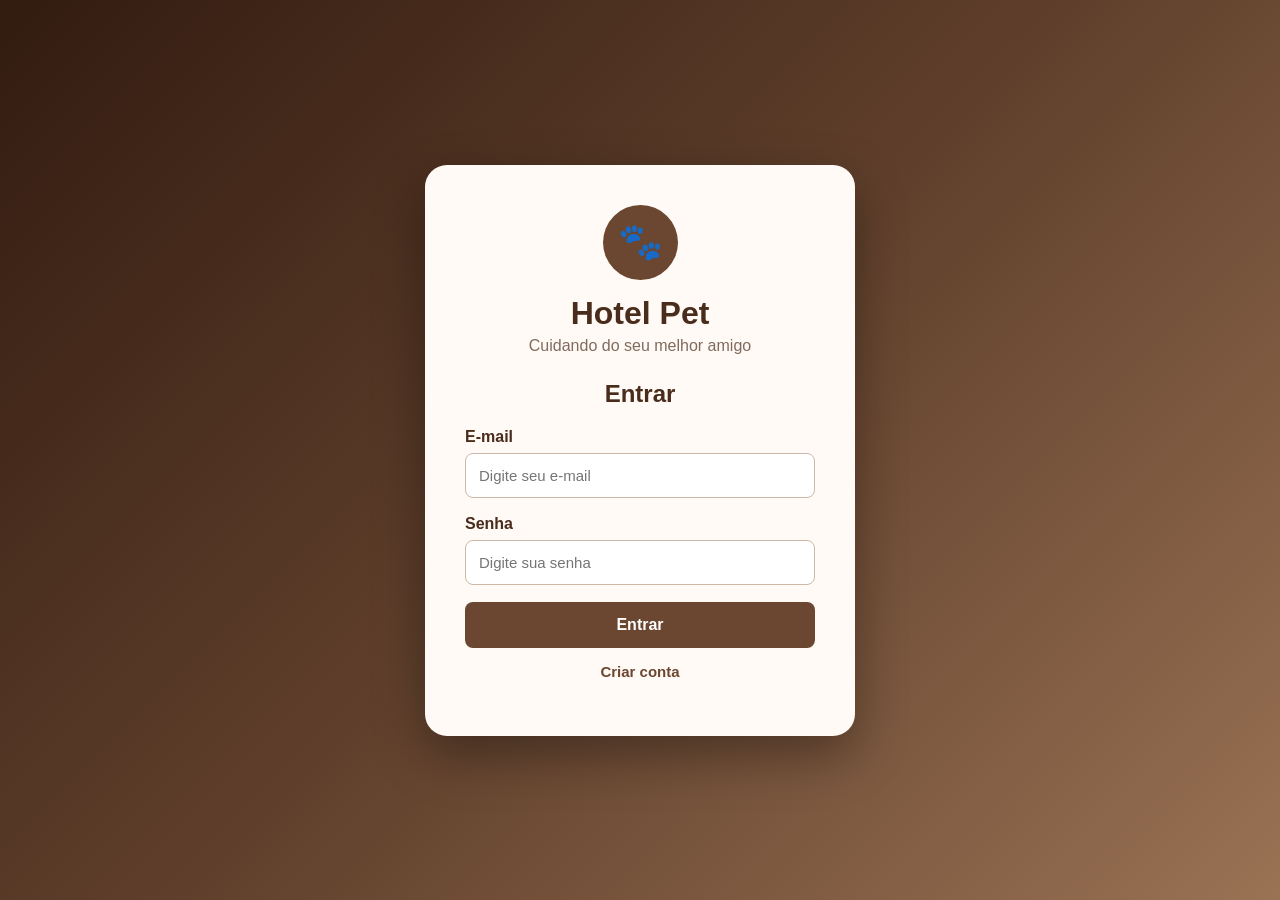
==== commit 1a0be072: "Recuperado arquivo de Reservas" ====
--- a/index.html
+++ b/index.html
@@ -5,9 +5,8 @@
     <meta name="viewport" content="width=device-width, initial-scale=1.0">
     <title>Hotel Pet</title>
     <style>
-        * { box-sizing: border-box; }
+        * { box-sizing: border-box; margin: 0; padding: 0; }
         body {
-            margin: 0;
             min-height: 100vh;
             font-family: Arial, sans-serif;
             background: linear-gradient(135deg, #321b10, #60402c, #9a7254);
@@ -17,8 +16,7 @@
             padding: 20px;
         }
         .caixa {
-            width: 100%;
-            max-width: 430px;
+            width: 100%; max-width: 430px;
             background: #fffaf5;
             padding: 40px;
             border-radius: 22px;
@@ -26,63 +24,32 @@
         }
         .logo { text-align: center; margin-bottom: 25px; }
         .icone {
-            width: 75px;
-            height: 75px;
-            margin: 0 auto 15px;
-            border-radius: 50%;
-            background: #6b4630;
-            display: flex;
-            align-items: center;
-            justify-content: center;
-            font-size: 36px;
+            width: 75px; height: 75px; margin: 0 auto 15px;
+            border-radius: 50%; background: #6b4630;
+            display: flex; align-items: center; justify-content: center; font-size: 36px;
         }
-        .logo h1 { margin: 0; color: #4a2c1c; font-size: 32px; }
-        .logo p { color: #806b5d; }
-        h2 { text-align: center; color: #4a2c1c; }
+        .logo h1 { color: #4a2c1c; font-size: 32px; }
+        .logo p { color: #806b5d; margin-top: 5px; }
+        h2 { text-align: center; color: #4a2c1c; margin-bottom: 20px; }
         .campo { margin-bottom: 17px; }
-        .campo label {
-            display: block;
-            margin-bottom: 7px;
-            color: #4a2c1c;
-            font-weight: bold;
+        .campo label { display: block; margin-bottom: 7px; color: #4a2c1c; font-weight: bold; }
+        .campo input, .campo select {
+            width: 100%; padding: 13px; border: 1px solid #cdb8a7;
+            border-radius: 8px; font-size: 15px; outline: none;
         }
-        .campo input {
-            width: 100%;
-            padding: 13px;
-            border: 1px solid #cdb8a7;
-            border-radius: 8px;
-            font-size: 15px;
-            outline: none;
-        }
-        .campo input:focus { border-color: #6b4630; }
+        .campo input:focus, .campo select:focus { border-color: #6b4630; }
         .botao {
-            width: 100%;
-            padding: 14px;
-            border: 0;
-            border-radius: 8px;
-            background: #6b4630;
-            color: white;
-            font-size: 16px;
-            font-weight: bold;
-            cursor: pointer;
+            width: 100%; padding: 14px; border: 0; border-radius: 8px;
+            background: #6b4630; color: white; font-size: 16px;
+            font-weight: bold; cursor: pointer; transition: 0.2s;
         }
         .botao:hover { background: #4a2c1c; }
         .link {
-            width: 100%;
-            margin-top: 15px;
-            border: 0;
-            background: transparent;
-            color: #6b4630;
-            font-weight: bold;
-            cursor: pointer;
-            font-size: 15px;
+            width: 100%; margin-top: 15px; border: 0;
+            background: transparent; color: #6b4630;
+            font-weight: bold; cursor: pointer; font-size: 15px;
         }
-        .mensagem {
-            text-align: center;
-            margin-top: 15px;
-            color: #6b4630;
-            font-weight: bold;
-        }
+        .mensagem { text-align: center; margin-top: 15px; color: #6b4630; font-weight: bold; }
         .escondido { display: none; }
     </style>
 </head>
@@ -94,9 +61,8 @@
             <p>Cuidando do seu melhor amigo</p>
         </div>
 
-        <!-- TELA DE LOGIN -->
         <div id="login">
-            
+            <h2>Entrar</h2>
             <form id="formLogin">
                 <div class="campo">
                     <label>E-mail</label>
@@ -112,12 +78,11 @@
             <div id="msgLogin" class="mensagem"></div>
         </div>
 
-        <!-- TELA DE CADASTRO -->
         <div id="cadastro" class="escondido">
             <h2>Criar conta</h2>
             <form id="formCadastro">
                 <div class="campo">
-                    <label>Nome</label>
+                    <label>Nome completo</label>
                     <input type="text" id="nome" placeholder="Digite seu nome" required>
                 </div>
                 <div class="campo">
@@ -126,7 +91,7 @@
                 </div>
                 <div class="campo">
                     <label>Senha</label>
-                    <input type="password" id="senha" placeholder="Crie uma senha (mínimo 4 caracteres)" required>
+                    <input type="password" id="senha" placeholder="Mínimo 4 caracteres" required>
                 </div>
                 <div class="campo">
                     <label>Confirmar senha</label>
@@ -140,53 +105,41 @@
     </div>
 
 <script>
-/* ABRIR TELA DE CADASTRO */
-document.getElementById("abrirCadastro").onclick = function() {
+document.getElementById("abrirCadastro").onclick = () => {
     document.getElementById("login").classList.add("escondido");
     document.getElementById("cadastro").classList.remove("escondido");
 };
-
-/* VOLTAR PARA LOGIN */
-document.getElementById("voltarLogin").onclick = function() {
+document.getElementById("voltarLogin").onclick = () => {
     document.getElementById("cadastro").classList.add("escondido");
     document.getElementById("login").classList.remove("escondido");
     document.getElementById("msgLogin").innerText = "";
 };
 
-/* CRIAR CONTA */
-document.getElementById("formCadastro").onsubmit = function(event) {
-    event.preventDefault();
-
+document.getElementById("formCadastro").onsubmit = e => {
+    e.preventDefault();
     const nome = document.getElementById("nome").value.trim();
     const email = document.getElementById("email").value.trim().toLowerCase();
     const senha = document.getElementById("senha").value;
     const confirmar = document.getElementById("confirmar").value;
 
-    if (senha !== confirmar) {
-        document.getElementById("msgCadastro").innerText = "As senhas não são iguais.";
-        return;
-    }
-    if (senha.length < 4) {
-        document.getElementById("msgCadastro").innerText = "A senha precisa ter pelo menos 4 caracteres.";
-        return;
-    }
+    if (senha !== confirmar)
+        return document.getElementById("msgCadastro").innerText = "As senhas não coincidem.";
+    if (senha.length < 4)
+        return document.getElementById("msgCadastro").innerText = "Mínimo 4 caracteres na senha.";
 
-    const usuario = { nome: nome, email: email, senha: senha };
+    const usuario = { nome, email, senha, foto: "" };
     localStorage.setItem("hotelPetUsuario", JSON.stringify(usuario));
-
     document.getElementById("msgCadastro").innerText = "Conta criada com sucesso!";
     document.getElementById("emailLogin").value = email;
 
-    setTimeout(function() {
+    setTimeout(() => {
         document.getElementById("cadastro").classList.add("escondido");
         document.getElementById("login").classList.remove("escondido");
     }, 1200);
 };
 
-/* LOGIN */
-document.getElementById("formLogin").onsubmit = function(event) {
-    event.preventDefault();
-
+document.getElementById("formLogin").onsubmit = e => {
+    e.preventDefault();
     const email = document.getElementById("emailLogin").value.trim().toLowerCase();
     const senha = document.getElementById("senhaLogin").value;
     const dadosSalvos = localStorage.getItem("hotelPetUsuario");
@@ -194,18 +147,17 @@
     if (!dadosSalvos) {
         if (email && senha.length >= 4) {
             localStorage.setItem("hotelPetLogado", "true");
-            window.location.href = "../usuarios/usuarios.html";
+            window.location.href = "reserva/reserva.html"; // ✅ VAI PARA RESERVAS!
         } else {
-            document.getElementById("msgLogin").innerText = "Digite um e-mail e senha com pelo menos 4 caracteres.";
+            document.getElementById("msgLogin").innerText = "Preencha e-mail e senha (mín. 4 caracteres).";
         }
         return;
     }
 
     const usuario = JSON.parse(dadosSalvos);
-
     if (email === usuario.email && senha === usuario.senha) {
         localStorage.setItem("hotelPetLogado", "true");
-        window.location.href = "../usuarios/usuarios.html";
+        window.location.href = "reserva/reserva.html"; // ✅ VAI PARA RESERVAS!
     } else {
         document.getElementById("msgLogin").innerText = "E-mail ou senha incorretos.";
     }
